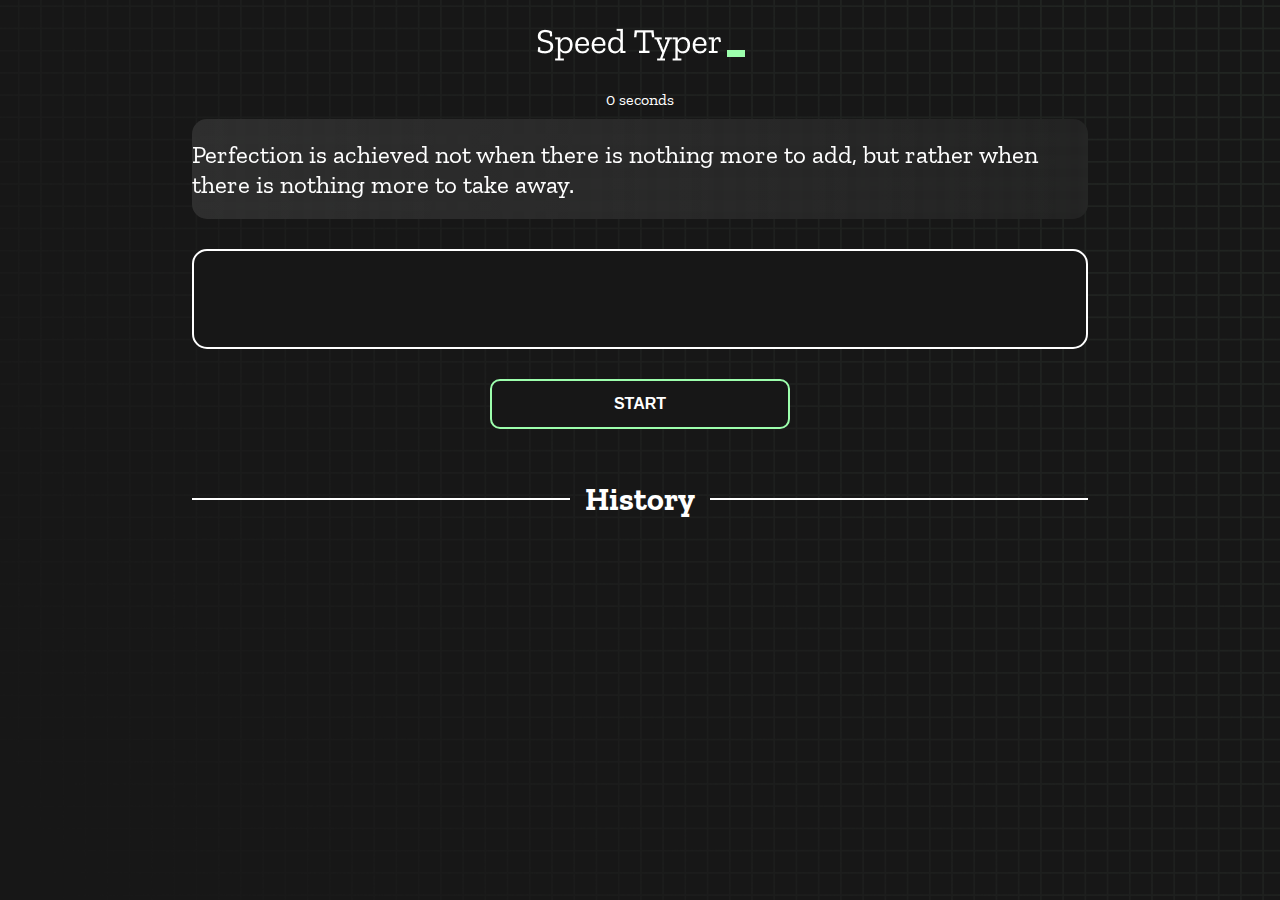
==== index.html @ 1146a810 "Initial commit" ====
<!DOCTYPE html>
<html lang="en">
  <head>
    <meta charset="UTF-8" />
    <meta http-equiv="X-UA-Compatible" content="IE=edge" />
    <meta name="viewport" content="width=device-width, initial-scale=1.0" />
    <title>Speed Monster</title>
    <link rel="stylesheet" href="styles.css" />
    <link rel="preconnect" href="https://fonts.googleapis.com" />
    <link rel="preconnect" href="https://fonts.gstatic.com" crossorigin />
    <link
      href="https://fonts.googleapis.com/css2?family=Zilla+Slab:wght@300;400;500&display=swap"
      rel="stylesheet"
    />
  </head>
  <body>
    <h1 class="title"><img src="./logo.png" /></h1>
    <div id="show-time">0 seconds</div>

    <div class="box-container">
      <div id="question"></div>

      <div id="display" class="inactive"></div>

      <div class="buttons">
        <button id="starts">START</button>
      </div>

      <div class="divider-container">
        <div class="line"></div>
        <h1 class="title2">History</h1>
        <div class="line"></div>
      </div>
      <div id="histories"></div>
    </div>

    <div id="countdown"></div>
    <div id="modal-background" class="hidden"></div>
    <div id="result" class="hidden"></div>

    <script src="./history.js"></script>
    <script src="./script.js"></script>
  </body>
</html>
---- styles.css ----
* {
  padding: 0;
  margin: 0;
  box-sizing: border-box;
}

body {
  background-image: url("./bg.png");
  background-size: cover;
  background-position: left top;
  font-family: "Zilla Slab", serif;
}

.box-container {
  width: 70%;
  margin: 0 auto;
}

#question {
  height: 100px;
  display: flex;
  align-items: center;
  justify-content: center;
  color: white;
  font-size: 25px;
  border-radius: 15px;
  background: rgb(255, 255, 255);
  background: linear-gradient(
    92.49deg,
    rgba(255, 255, 255, 0.1) 0.18%,
    rgba(255, 255, 255, 0.05) 99.85%
  );
  backdrop-filter: blur(5px);
  margin-bottom: 30px;
}

#display {
  height: 100px;
  display: flex;
  flex-wrap: wrap;
  align-items: center;
  padding-left: 5rem;
  color: white;
  font-size: 32px;
  background-color: #171717;
  border: 2px solid #9dffad;
  border-radius: 15px;
}

#countdown {
  position: fixed;
  height: 100vh;
  width: 100vw;
  background-color: rgba(0, 0, 0, 0.8);
  top: 0;
  left: 0;
  display: flex;
  align-items: center;
  justify-content: center;
  font-size: 3rem;
  color: white;
  display: none;
}
#result {
  position: fixed;
  top: 10%; 
  left: 10%;
  transform: translate(-50%, -50%);
  height: 250px;
  width: 400px;
  background-color: #171717;
  border-radius: 15px;
  border: 2px solid #9dffad;
  color: white;
  text-align: center;
  padding: 2rem;
}
#show-time{
  text-align: center;
  color: white;
  margin: 10px 0;
}

.green {
  color: #9dffad;
}
.red {
  color: #eb6565;
}
.bold {
  font-weight: 700;
}
.inactive {
  border: 2px solid white !important;
}
.hidden {
  display: none;
}
.title {
  text-align: center;
  color: white;
  margin: 20px 0;
}

.divider-container {
  height: 80px;
  display: flex;
  justify-content: center;
  align-items: center;
  gap: 15px;
  margin: 0 auto;
}

.line {
  height: 2px;
  background: white;
  width: 100%;
}

.title2 {
  color: white;
  display: block;
}

.buttons {
  display: flex;
  justify-content: center;
  margin: 30px 0;
}
button {
  padding: 10px 20px;
  border: none;
  font-size: 16px;
  font-weight: bold;
  width: 300px;
  height: 50px;
  color: white;
  background-color: #171717;
  border-radius: 10px;
  border: 2px solid #9dffad;
  cursor: pointer;
}

#histories {
  display: flex;
  flex-wrap: wrap;
  justify-content: space-around;
}

.card {
  width: 100%;
  height: 100%;
  padding: 50px;
  display: flex;
  justify-content: space-between;
  align-items: center;
  padding: 20px 30px;
  color: white;
  border-radius: 15px;
  background: rgb(255, 255, 255);
  background: linear-gradient(
    92.49deg,
    rgba(255, 255, 255, 0.1) 0.18%,
    rgba(255, 255, 255, 0.05) 99.85%
  );
  backdrop-filter: blur(5px);
  margin-bottom: 30px;
}

#modal-background {
  background: rgb(255, 255, 255);
  background: linear-gradient(
    92.49deg,
    rgba(255, 255, 255, 0.1) 0.18%,
    rgba(255, 255, 255, 0.05) 99.85%
  );
  backdrop-filter: blur(5px);
  height: 100vh;
  width: 100%;
  position: fixed;
  top: 0;
}

@media only screen and (max-width: 700px) {
  .box-container {
    padding: 0 20px;
    width: 100%;
  }
  .card {
    flex-direction: column;
  }
}
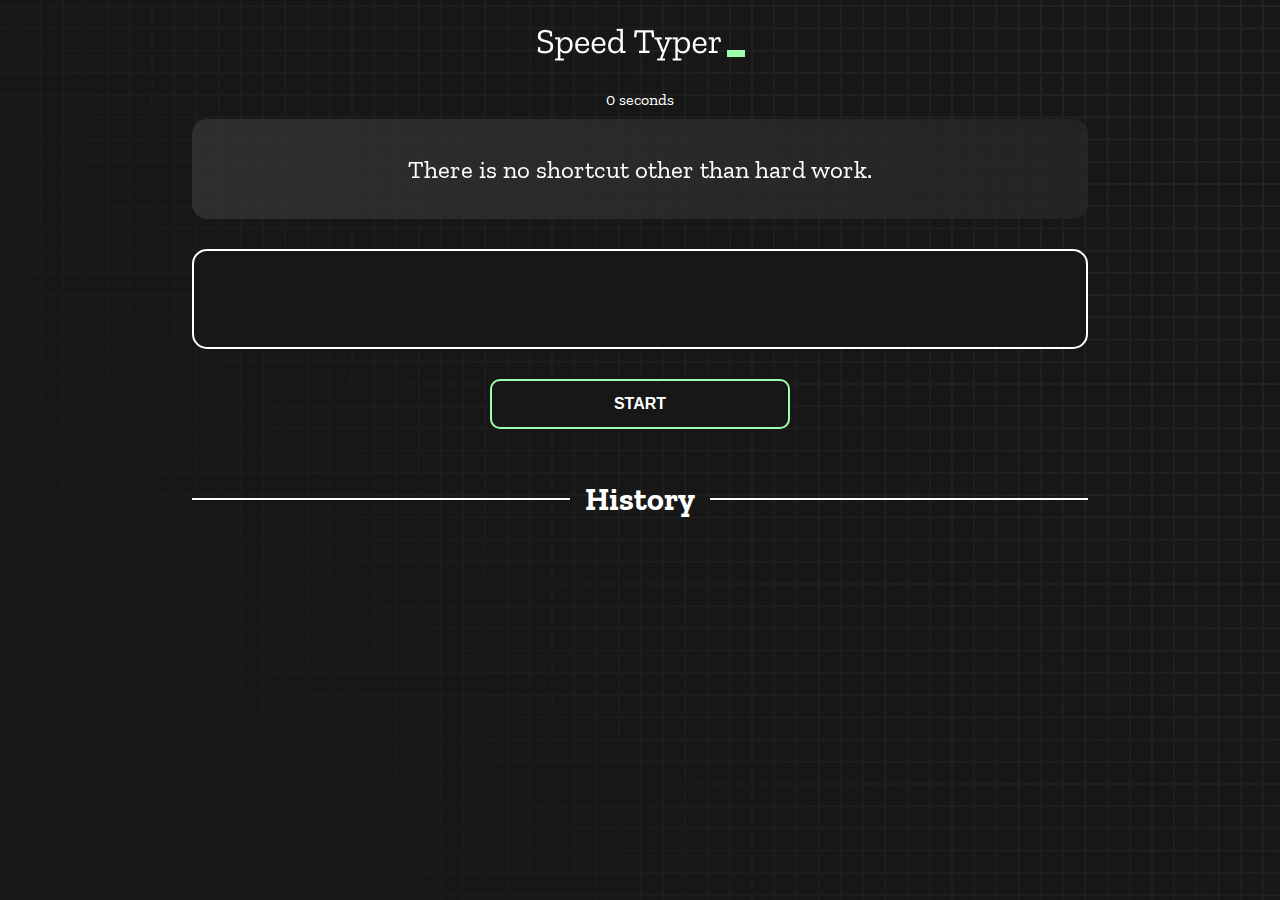
==== commit ec226ca9: "Site title changed" ====
--- a/index.html
+++ b/index.html
@@ -1,44 +1,44 @@
 <!DOCTYPE html>
 <html lang="en">
-  <head>
-    <meta charset="UTF-8" />
-    <meta http-equiv="X-UA-Compatible" content="IE=edge" />
-    <meta name="viewport" content="width=device-width, initial-scale=1.0" />
-    <title>Speed Monster</title>
-    <link rel="stylesheet" href="styles.css" />
-    <link rel="preconnect" href="https://fonts.googleapis.com" />
-    <link rel="preconnect" href="https://fonts.gstatic.com" crossorigin />
-    <link
-      href="https://fonts.googleapis.com/css2?family=Zilla+Slab:wght@300;400;500&display=swap"
-      rel="stylesheet"
-    />
-  </head>
-  <body>
-    <h1 class="title"><img src="./logo.png" /></h1>
-    <div id="show-time">0 seconds</div>
 
-    <div class="box-container">
-      <div id="question"></div>
+<head>
+  <meta charset="UTF-8" />
+  <meta http-equiv="X-UA-Compatible" content="IE=edge" />
+  <meta name="viewport" content="width=device-width, initial-scale=1.0" />
+  <title>Speed Timer</title>
+  <link rel="stylesheet" href="styles.css" />
+  <link rel="preconnect" href="https://fonts.googleapis.com" />
+  <link rel="preconnect" href="https://fonts.gstatic.com" crossorigin />
+  <link href="https://fonts.googleapis.com/css2?family=Zilla+Slab:wght@300;400;500&display=swap" rel="stylesheet" />
+</head>
 
-      <div id="display" class="inactive"></div>
+<body>
+  <h1 class="title"><img src="./logo.png" /></h1>
+  <div id="show-time">0 seconds</div>
 
-      <div class="buttons">
-        <button id="starts">START</button>
-      </div>
+  <div class="box-container">
+    <div id="question"></div>
 
-      <div class="divider-container">
-        <div class="line"></div>
-        <h1 class="title2">History</h1>
-        <div class="line"></div>
-      </div>
-      <div id="histories"></div>
+    <div id="display" class="inactive"></div>
+
+    <div class="buttons">
+      <button id="starts">START</button>
     </div>
 
-    <div id="countdown"></div>
-    <div id="modal-background" class="hidden"></div>
-    <div id="result" class="hidden"></div>
+    <div class="divider-container">
+      <div class="line"></div>
+      <h1 class="title2">History</h1>
+      <div class="line"></div>
+    </div>
+    <div id="histories"></div>
+  </div>
 
-    <script src="./history.js"></script>
-    <script src="./script.js"></script>
-  </body>
-</html>
+  <div id="countdown"></div>
+  <div id="modal-background" class="hidden"></div>
+  <div id="result" class="hidden"></div>
+
+  <script src="./history.js"></script>
+  <script src="./script.js"></script>
+</body>
+
+</html>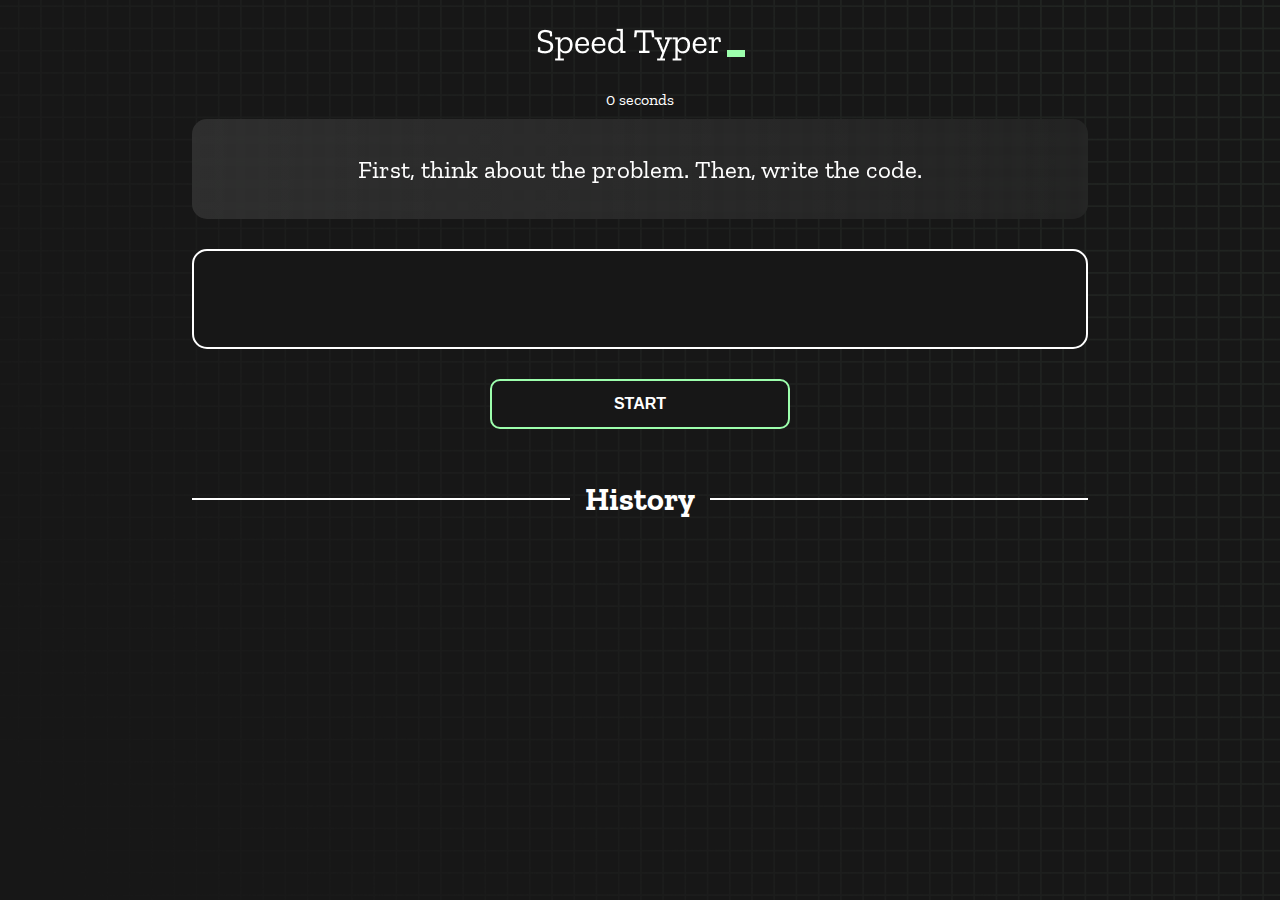
==== commit 8cc5baae: "CountDown section bug fixing done!" ====
--- a/index.html
+++ b/index.html
@@ -6,10 +6,12 @@
   <meta http-equiv="X-UA-Compatible" content="IE=edge" />
   <meta name="viewport" content="width=device-width, initial-scale=1.0" />
   <title>Speed Timer</title>
+
   <link rel="stylesheet" href="styles.css" />
   <link rel="preconnect" href="https://fonts.googleapis.com" />
   <link rel="preconnect" href="https://fonts.gstatic.com" crossorigin />
   <link href="https://fonts.googleapis.com/css2?family=Zilla+Slab:wght@300;400;500&display=swap" rel="stylesheet" />
+
 </head>
 
 <body>
@@ -37,6 +39,9 @@
   <div id="modal-background" class="hidden"></div>
   <div id="result" class="hidden"></div>
 
+
+
+
   <script src="./history.js"></script>
   <script src="./script.js"></script>
 </body>
--- a/styles.css
+++ b/styles.css
@@ -25,11 +25,9 @@
   font-size: 25px;
   border-radius: 15px;
   background: rgb(255, 255, 255);
-  background: linear-gradient(
-    92.49deg,
-    rgba(255, 255, 255, 0.1) 0.18%,
-    rgba(255, 255, 255, 0.05) 99.85%
-  );
+  background: linear-gradient(92.49deg,
+      rgba(255, 255, 255, 0.1) 0.18%,
+      rgba(255, 255, 255, 0.05) 99.85%);
   backdrop-filter: blur(5px);
   margin-bottom: 30px;
 }
@@ -61,9 +59,10 @@
   color: white;
   display: none;
 }
+
 #result {
   position: fixed;
-  top: 10%; 
+  top: 10%;
   left: 10%;
   transform: translate(-50%, -50%);
   height: 250px;
@@ -75,7 +74,8 @@
   text-align: center;
   padding: 2rem;
 }
-#show-time{
+
+#show-time {
   text-align: center;
   color: white;
   margin: 10px 0;
@@ -84,18 +84,23 @@
 .green {
   color: #9dffad;
 }
+
 .red {
   color: #eb6565;
 }
+
 .bold {
   font-weight: 700;
 }
+
 .inactive {
   border: 2px solid white !important;
 }
+
 .hidden {
   display: none;
 }
+
 .title {
   text-align: center;
   color: white;
@@ -127,6 +132,7 @@
   justify-content: center;
   margin: 30px 0;
 }
+
 button {
   padding: 10px 20px;
   border: none;
@@ -158,26 +164,22 @@
   color: white;
   border-radius: 15px;
   background: rgb(255, 255, 255);
-  background: linear-gradient(
-    92.49deg,
-    rgba(255, 255, 255, 0.1) 0.18%,
-    rgba(255, 255, 255, 0.05) 99.85%
-  );
+  background: linear-gradient(92.49deg,
+      rgba(255, 255, 255, 0.1) 0.18%,
+      rgba(255, 255, 255, 0.05) 99.85%);
   backdrop-filter: blur(5px);
   margin-bottom: 30px;
 }
 
 #modal-background {
   background: rgb(255, 255, 255);
-  background: linear-gradient(
-    92.49deg,
-    rgba(255, 255, 255, 0.1) 0.18%,
-    rgba(255, 255, 255, 0.05) 99.85%
-  );
+  background: linear-gradient(92.49deg,
+      rgba(255, 255, 255, 0.1) 0.18%,
+      rgba(255, 255, 255, 0.05) 99.85%);
   backdrop-filter: blur(5px);
   height: 100vh;
   width: 100%;
-  position: fixed;
+  position: absolute;
   top: 0;
 }
 
@@ -186,7 +188,8 @@
     padding: 0 20px;
     width: 100%;
   }
+
   .card {
     flex-direction: column;
   }
-}
+}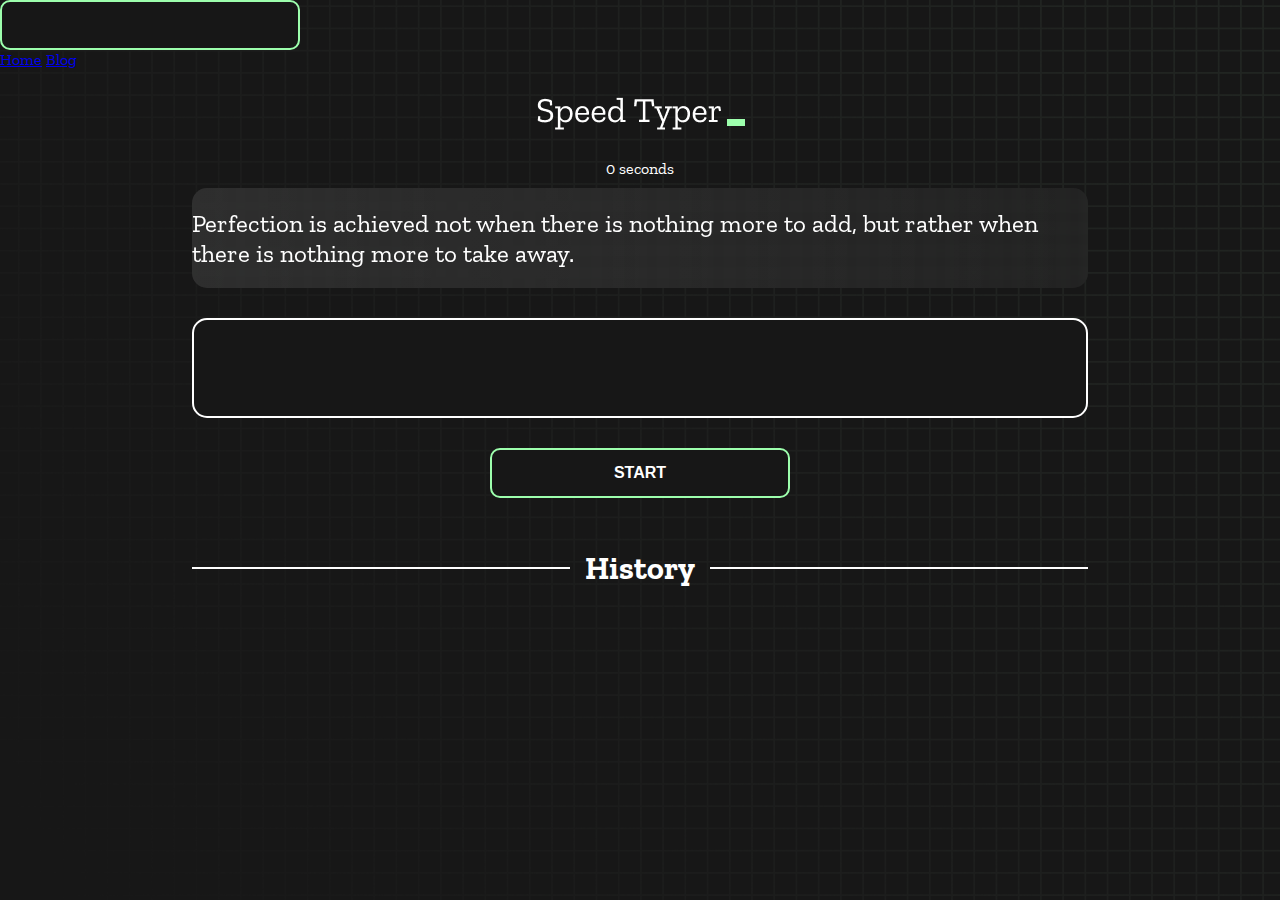
==== commit 71383767: "Blog page all set & connected to index" ====
--- a/index.html
+++ b/index.html
@@ -6,6 +6,9 @@
   <meta http-equiv="X-UA-Compatible" content="IE=edge" />
   <meta name="viewport" content="width=device-width, initial-scale=1.0" />
   <title>Speed Timer</title>
+  <link href="https://cdn.jsdelivr.net/npm/bootstrap@5.2.1/dist/css/bootstrap.min.css" rel="stylesheet"
+    integrity="sha384-iYQeCzEYFbKjA/T2uDLTpkwGzCiq6soy8tYaI1GyVh/UjpbCx/TYkiZhlZB6+fzT" crossorigin="anonymous">
+
 
   <link rel="stylesheet" href="styles.css" />
   <link rel="preconnect" href="https://fonts.googleapis.com" />
@@ -15,6 +18,39 @@
 </head>
 
 <body>
+  <section class="container">
+    <nav class="navbar navbar-expand-lg bg-light">
+      <div class="container-fluid">
+
+        <button class="navbar-toggler" type="button" data-bs-toggle="collapse" data-bs-target="#navbarNavAltMarkup"
+          aria-controls="navbarNavAltMarkup" aria-expanded="false" aria-label="Toggle navigation">
+          <span class="navbar-toggler-icon"></span>
+        </button>
+        <div class="collapse navbar-collapse" id="navbarNavAltMarkup">
+          <div class="navbar-nav">
+
+            <a class="nav-link" href="#">Home</a>
+            <a class="nav-link" href="blog.html">Blog</a>
+          </div>
+        </div>
+      </div>
+    </nav>
+    <!-- <nav class="navbar navbar-expand-lg bg-black">
+      <div class="container-fluid">
+        <a class="navbar-brand" href="#">Navbar</a>
+        <button class="navbar-toggler" type="button" data-bs-toggle="collapse" data-bs-target="#navbarNavAltMarkup"
+          aria-controls="navbarNavAltMarkup" aria-expanded="false" aria-label="Toggle navigation">
+          <span class="navbar-toggler-icon"></span>
+        </button>
+        <div class="collapse navbar-collapse" id="navbarNavAltMarkup">
+          <div class="navbar-nav">
+            <a class="nav-link active text-light" aria-current="page" href="#">Home</a>
+            <a class="nav-link text-light" href="blog.html">Blog</a>
+          </div>
+        </div>
+      </div>
+    </nav> -->
+  </section>
   <h1 class="title"><img src="./logo.png" /></h1>
   <div id="show-time">0 seconds</div>
 
@@ -41,7 +77,9 @@
 
 
 
-
+  <script src="https://cdn.jsdelivr.net/npm/bootstrap@5.2.1/dist/js/bootstrap.bundle.min.js"
+    integrity="sha384-u1OknCvxWvY5kfmNBILK2hRnQC3Pr17a+RTT6rIHI7NnikvbZlHgTPOOmMi466C8"
+    crossorigin="anonymous"></script>
   <script src="./history.js"></script>
   <script src="./script.js"></script>
 </body>
--- a/styles.css
+++ b/styles.css
@@ -61,9 +61,9 @@
 }
 
 #result {
-  position: fixed;
-  top: 10%;
-  left: 10%;
+  position: absolute;
+  top: 50%;
+  left: 50%;
   transform: translate(-50%, -50%);
   height: 250px;
   width: 400px;
@@ -179,7 +179,7 @@
   backdrop-filter: blur(5px);
   height: 100vh;
   width: 100%;
-  position: absolute;
+  position: fixed;
   top: 0;
 }
 
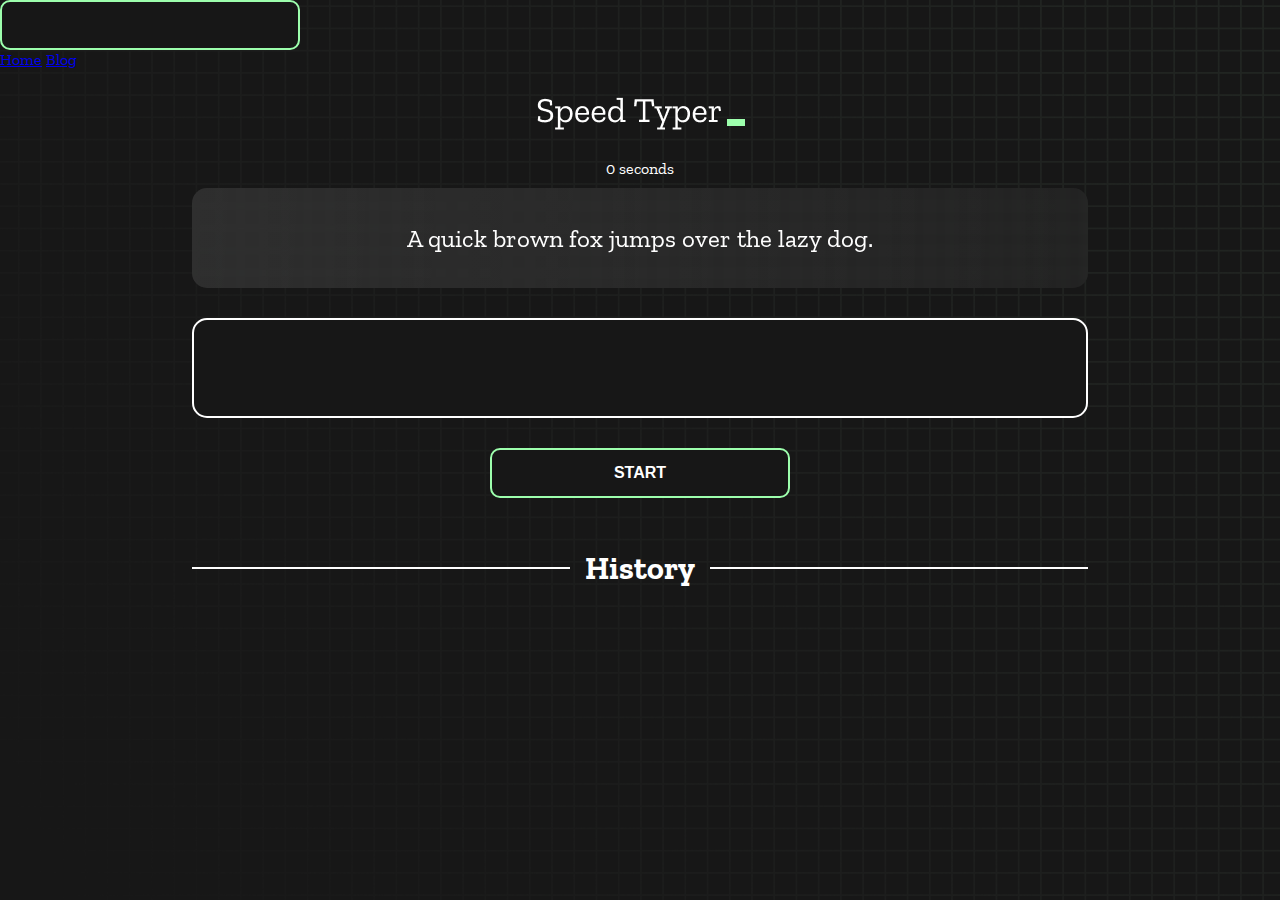
==== commit 1f0e6f4e: "Blog page background added" ====
--- a/index.html
+++ b/index.html
@@ -35,21 +35,6 @@
         </div>
       </div>
     </nav>
-    <!-- <nav class="navbar navbar-expand-lg bg-black">
-      <div class="container-fluid">
-        <a class="navbar-brand" href="#">Navbar</a>
-        <button class="navbar-toggler" type="button" data-bs-toggle="collapse" data-bs-target="#navbarNavAltMarkup"
-          aria-controls="navbarNavAltMarkup" aria-expanded="false" aria-label="Toggle navigation">
-          <span class="navbar-toggler-icon"></span>
-        </button>
-        <div class="collapse navbar-collapse" id="navbarNavAltMarkup">
-          <div class="navbar-nav">
-            <a class="nav-link active text-light" aria-current="page" href="#">Home</a>
-            <a class="nav-link text-light" href="blog.html">Blog</a>
-          </div>
-        </div>
-      </div>
-    </nav> -->
   </section>
   <h1 class="title"><img src="./logo.png" /></h1>
   <div id="show-time">0 seconds</div>
@@ -68,7 +53,8 @@
       <h1 class="title2">History</h1>
       <div class="line"></div>
     </div>
-    <div id="histories"></div>
+    <div id="histories" class="row row-cols-1 row-cols-lg-3 g-4"></div>
+
   </div>
 
   <div id="countdown"></div>
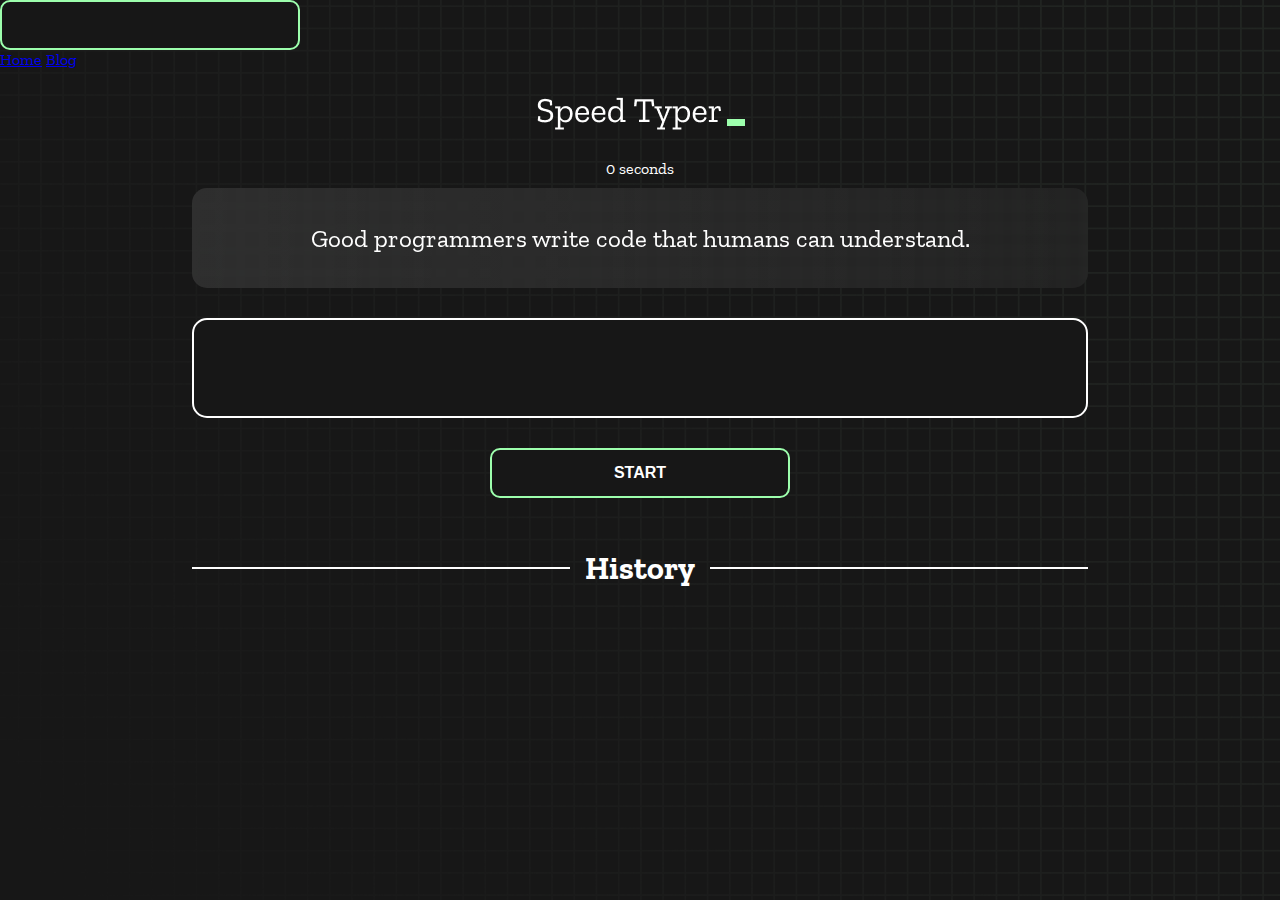
==== commit 1b3ca920: "Last commit" ====
--- a/index.html
+++ b/index.html
@@ -29,8 +29,8 @@
         <div class="collapse navbar-collapse" id="navbarNavAltMarkup">
           <div class="navbar-nav">
 
-            <a class="nav-link" href="#">Home</a>
-            <a class="nav-link" href="blog.html">Blog</a>
+            <a class="nav-link text-success" href="#">Home</a>
+            <a class="nav-link text-success" href="blog.html">Blog</a>
           </div>
         </div>
       </div>
